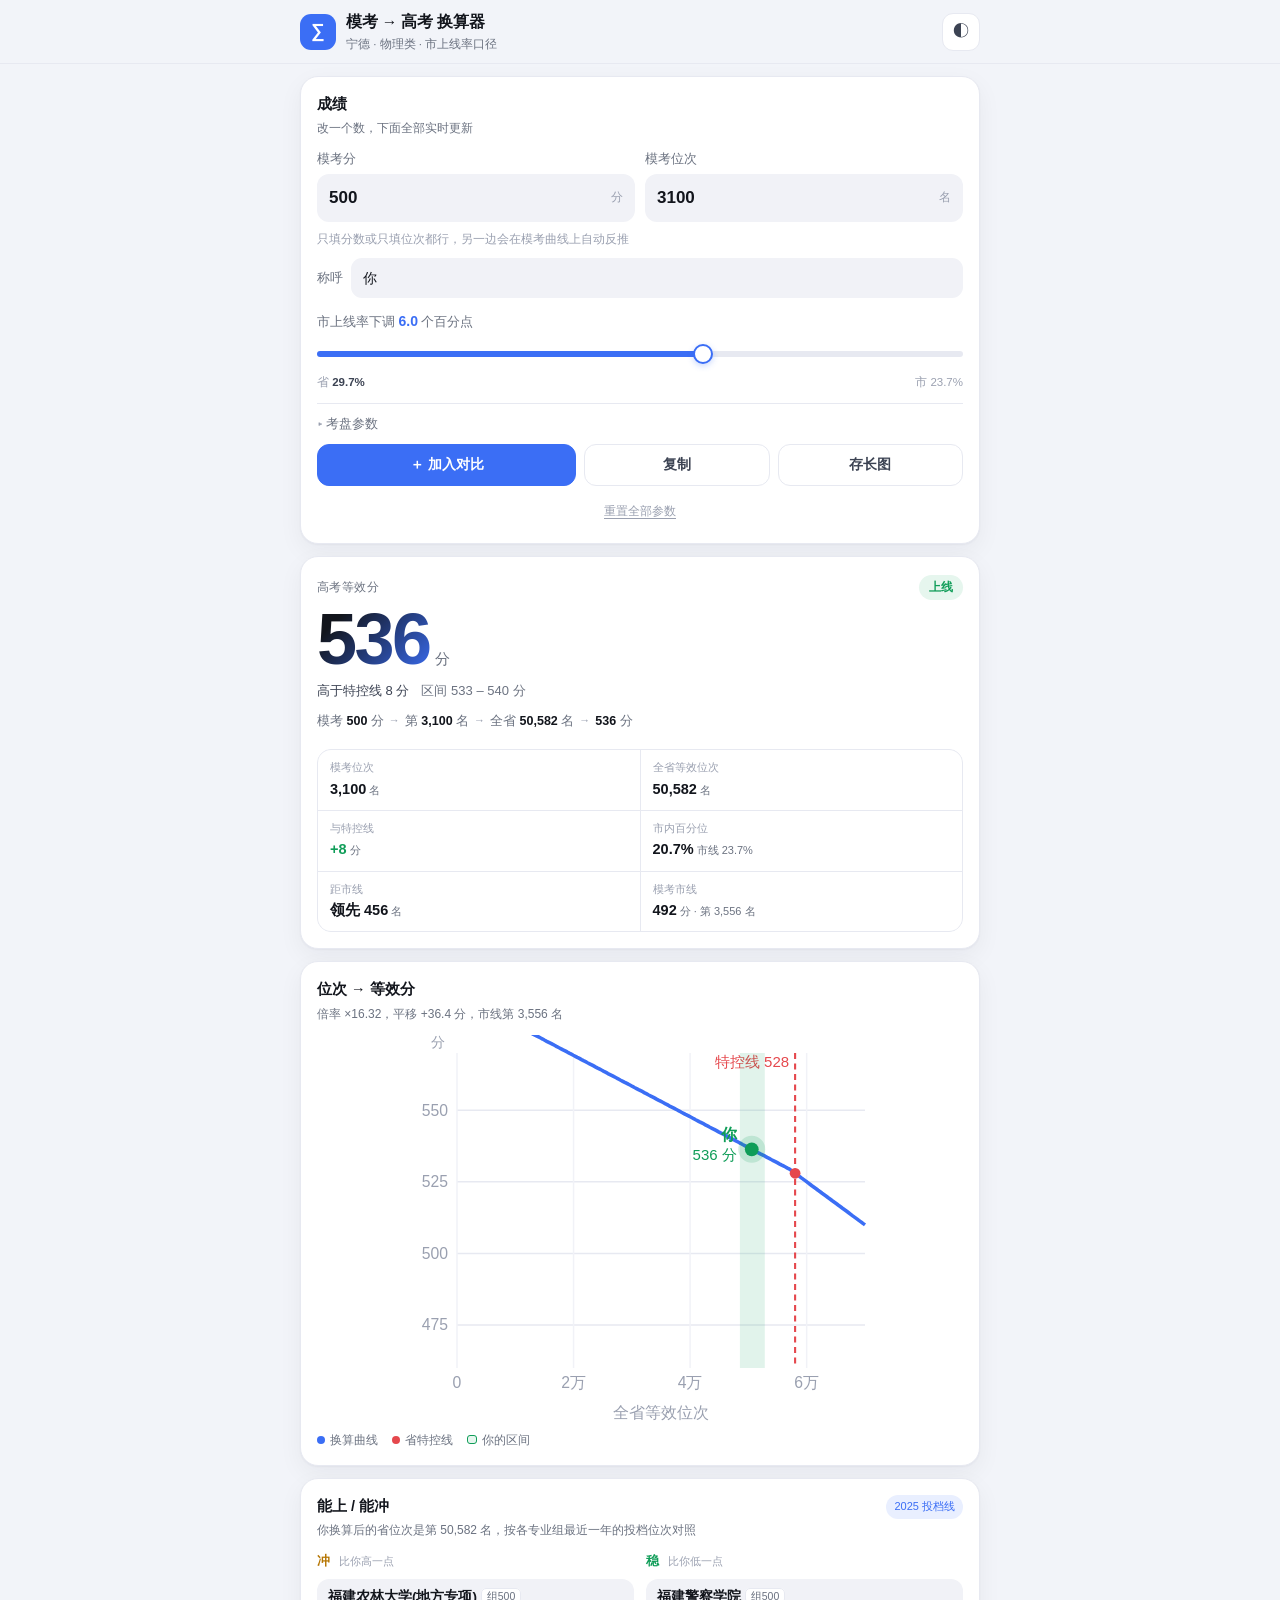
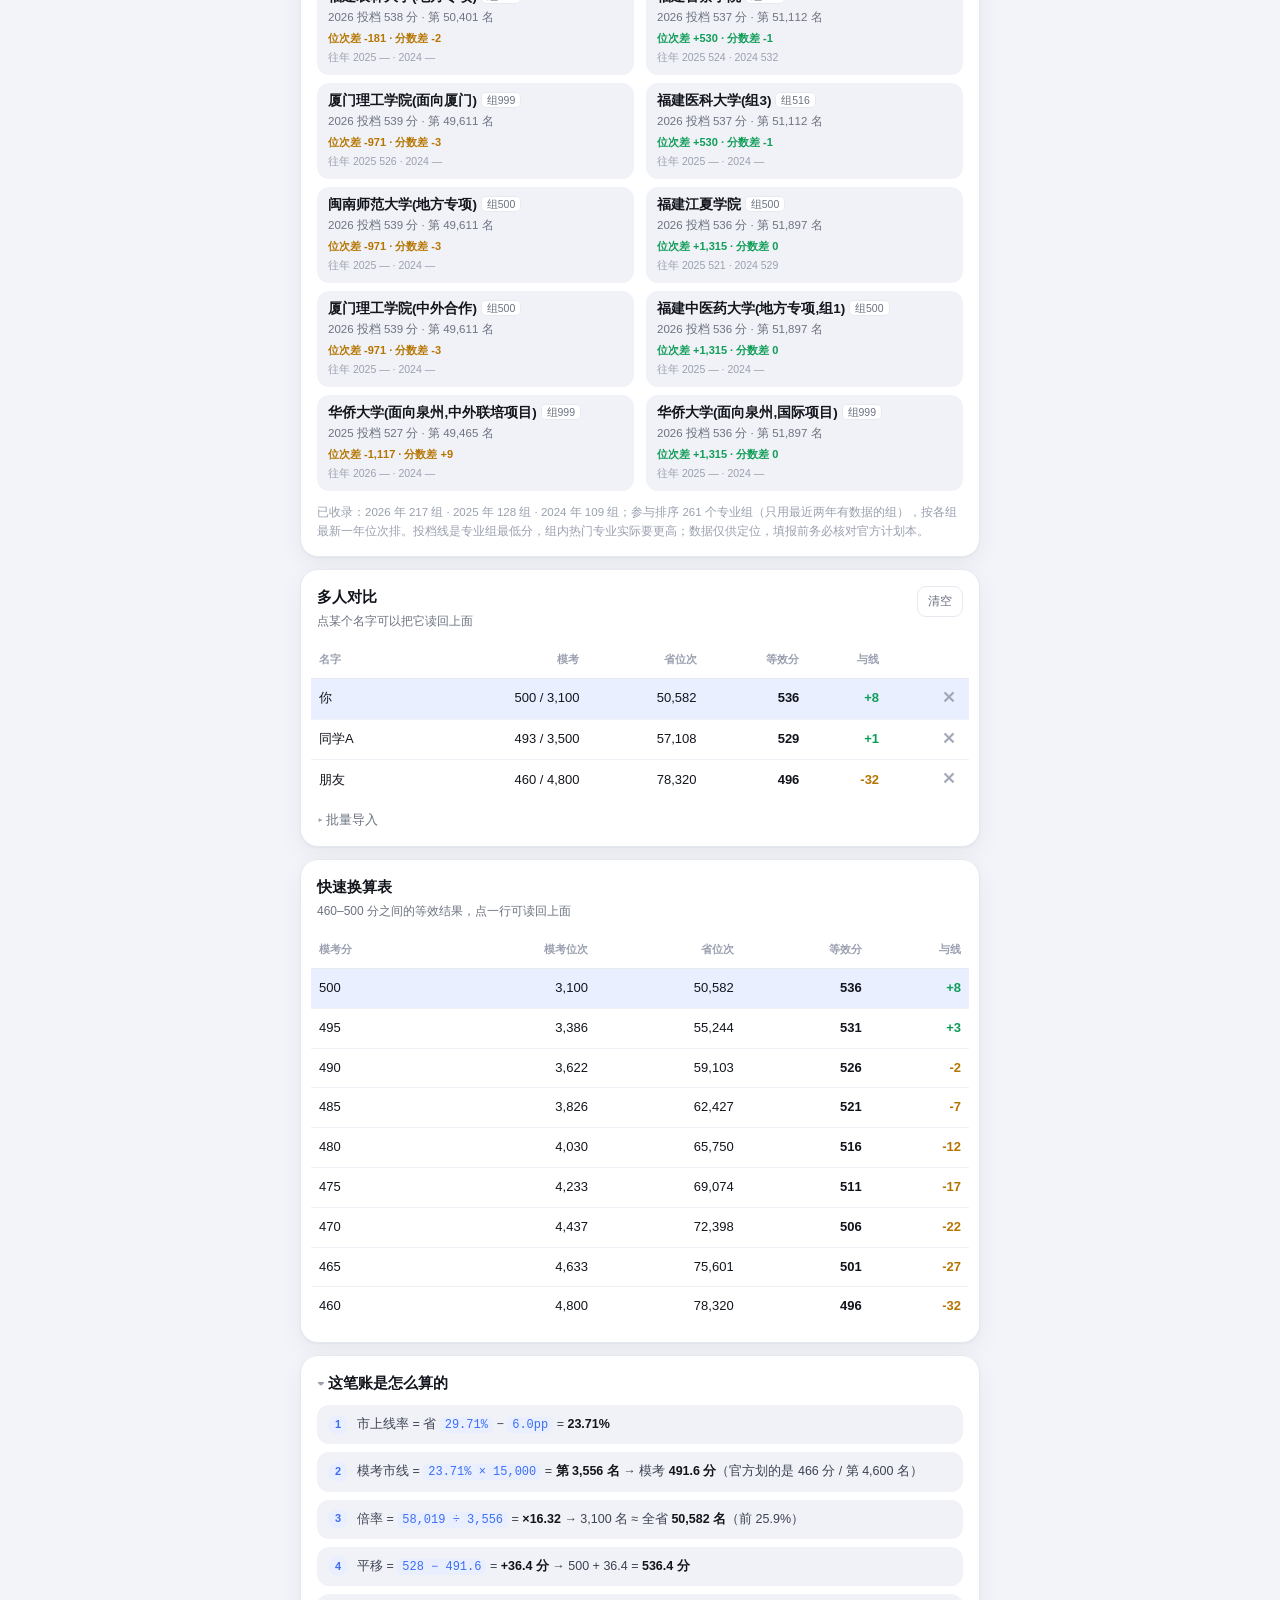
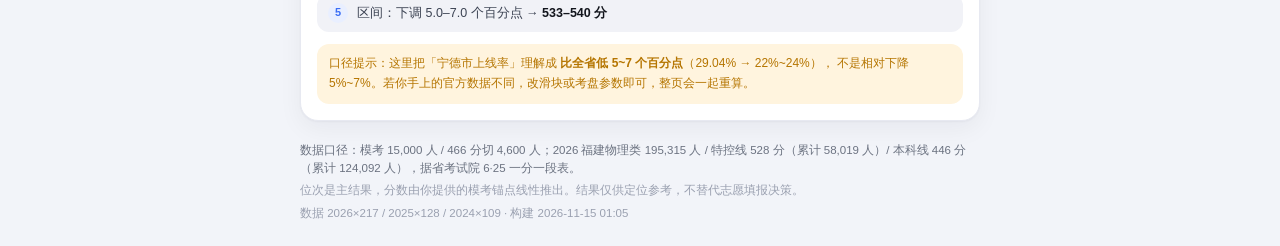
==== docs/index.html @ 1b0fc732 "feat: 福建物理类模考→高考换算器（网页版 + CLI + 三年专业组数据） - 换算：市上线率口径（省 29.71% − 5~7pp）+ 位次倍率 + 分数平移 - 网页：手机单列版式、深浅色、" ====
<!doctype html>
<html lang="zh-CN" data-theme="light">
<head>
<meta charset="utf-8" />
<meta name="viewport" content="width=device-width, initial-scale=1, viewport-fit=cover" />
<title>模考 → 高考 换算器 · 宁德物理类</title>
<meta name="description" content="按宁德市上线率（比全省低 5~7 个百分点）把模考成绩换算成全省等效位次和高考等效分。支持多人对比、快速换算表、一键存长图。" />
<meta name="theme-color" content="#f4f6fb" media="(prefers-color-scheme: light)" />
<meta name="theme-color" content="#0f1115" media="(prefers-color-scheme: dark)" />
<link rel="icon" href="data:image/svg+xml,%3Csvg xmlns='http://www.w3.org/2000/svg' viewBox='0 0 32 32'%3E%3Crect width='32' height='32' rx='8' fill='%233b6ef5'/%3E%3Ctext x='16' y='23' font-size='19' fill='white' text-anchor='middle' font-family='sans-serif'%3E∑%3C/text%3E%3C/svg%3E" />
<link rel="stylesheet" href="./styles.css" />
<script>
  // 首帧就定好主题，避免浅色闪一下
  try {
    var saved = localStorage.getItem('sc.theme.v1');
    document.documentElement.dataset.theme =
      saved || (window.matchMedia('(prefers-color-scheme: dark)').matches ? 'dark' : 'light');
  } catch (e) {}
</script>
</head>
<body>

<noscript>
  <div class="warn wrap" style="margin-top:10px">
    这个页面需要 JavaScript。当前环境把它关掉了（比如被 <code>sandbox</code> 限制的预览窗口），
    请用浏览器打开，或部署到 GitHub Pages 再看。
  </div>
</noscript>

<div id="boot-error" class="warn wrap" hidden>
  <b>脚本没跑起来</b>：页面停在默认数字，按钮不会响应。
  常见原因是文件被放在不允许执行脚本的环境里（比如某些预览器、或被拦截的 iframe）。
  用浏览器打开 <code>http://localhost:8000</code>（在 docs 目录执行
  <code>python3 -m http.server 8000</code>），或部署到 GitHub Pages 再看。
  <span id="boot-detail" class="dim"></span>
</div>

<header class="top">
  <div class="wrap top-inner">
    <div class="brand">
      <div class="logo">∑</div>
      <div class="brand-txt">
        <h1>模考 → 高考 换算器</h1>
        <p>宁德 · 物理类 · 市上线率口径</p>
      </div>
    </div>
    <button id="btn-theme" class="icon-btn" type="button" aria-label="切换深浅色">◐</button>
  </div>
</header>

<main class="wrap">

  <!-- ① 输入 -->
  <section class="card" id="card-input">
    <div class="card-head">
      <h2>成绩</h2>
      <p class="card-sub">改一个数，下面全部实时更新</p>
    </div>

    <div class="row2">
      <label class="field" for="in-score">
        <span class="label">模考分</span>
        <span class="control">
          <input id="in-score" type="number" inputmode="decimal" step="1" value="500" />
          <em>分</em>
        </span>
      </label>
      <label class="field" for="in-rank">
        <span class="label">模考位次</span>
        <span class="control">
          <input id="in-rank" type="number" inputmode="numeric" step="1" value="3100" />
          <em>名</em>
        </span>
      </label>
    </div>

    <p class="hint">只填分数或只填位次都行，另一边会在模考曲线上自动反推</p>

    <div class="namerow">
      <span>称呼</span>
      <input id="in-name" type="text" value="你" maxlength="10" placeholder="你" autocomplete="off" />
    </div>

    <div class="field">
      <div class="field-label">市上线率下调 <b id="out-drop">6.0</b> 个百分点</div>
      <input id="in-drop" type="range" min="0" max="10" step="0.5" value="6" />
      <div class="scale"><span>省 <b id="out-prov">29.0%</b></span><span id="out-rate">市 23.0%</span></div>
    </div>

    <details class="params">
      <summary>考盘参数</summary>
      <div class="param-grid">
        <label>模考人数 <input id="p-mock-total" type="number" value="15000" /></label>
        <label>模考线分 <input id="p-mock-line-score" type="number" value="466" /></label>
        <label>模考线位次 <input id="p-mock-line-rank" type="number" value="4600" /></label>
        <label>高考人数 <input id="p-gk-total" type="number" value="195315" /></label>
        <label>高考线分 <input id="p-gk-line-score" type="number" value="528" /></label>
        <label>高考线位次 <input id="p-gk-line-rank" type="number" value="58019" /></label>
      </div>
    </details>

    <p id="error" class="error" hidden></p>

    <div class="actions">
      <button id="btn-add" class="btn primary" type="button">＋ 加入对比</button>
      <button id="btn-copy" class="btn ghost" type="button">复制</button>
      <button id="btn-export" class="btn ghost" type="button">存长图</button>
    </div>
    <button id="btn-reset" class="linkbtn" type="button">重置全部参数</button>
  </section>

  <!-- ② 结果 -->
  <section class="card result" id="card-result">
    <div class="hero">
      <div class="hero-top">
        <span class="eyebrow">高考等效分</span>
        <span id="badge" class="badge">上线</span>
      </div>
      <div class="hero-num"><span id="res-score">534</span><small>分</small></div>
      <p class="hero-sub"><span id="res-delta">高于特控线 6 分</span><span id="res-range">区间 532 – 538 分</span></p>
      <p class="chain" id="chain"></p>
      <p class="chain-note" id="chain-note" hidden></p>
    </div>
    <dl id="stats" class="stats"></dl>
  </section>

  <!-- ③ 曲线 -->
  <section class="card" id="card-chart">
    <div class="card-head">
      <h2>位次 → 等效分</h2>
      <p class="card-sub" id="chart-sub"></p>
    </div>
    <div id="chart" class="chart"></div>
    <div class="legend">
      <span><i class="dot curve"></i>换算曲线</span>
      <span><i class="dot line"></i>省特控线</span>
      <span><i class="bar"></i>你的区间</span>
    </div>
  </section>

  <!-- ④ 能上 / 能冲 -->
  <section class="card" id="card-rec">
    <div class="card-head row">
      <div>
        <h2>能上 / 能冲</h2>
        <p class="card-sub" id="rec-sub"></p>
      </div>
      <span class="pill">2025 投档线</span>
    </div>
    <div class="rec-grid">
      <div class="rec-col reach">
        <h3>冲 <small>比你高一点</small></h3>
        <ol id="rec-reach" class="rec-list"></ol>
      </div>
      <div class="rec-col safe">
        <h3>稳 <small>比你低一点</small></h3>
        <ol id="rec-safe" class="rec-list"></ol>
      </div>
    </div>
    <p class="rec-note" id="rec-note"></p>
  </section>

  <!-- ⑤ 多人对比 -->
  <section class="card" id="card-compare">
    <div class="card-head row">
      <div>
        <h2>多人对比</h2>
        <p class="card-sub">点某个名字可以把它读回上面</p>
      </div>
      <button id="btn-clear" class="mini" type="button">清空</button>
    </div>
    <div class="table-wrap">
      <table id="compare-table">
        <thead>
          <tr><th>名字</th><th>模考</th><th>省位次</th><th>等效分</th><th>与线</th><th></th></tr>
        </thead>
        <tbody></tbody>
      </table>
    </div>
    <details class="import">
      <summary>批量导入</summary>
      <p class="hint">每行一个人：<code>500 3100</code>、<code>小明 500 3100</code>，或只给分数 <code>小明 507</code></p>
      <textarea id="import-text" rows="4" spellcheck="false" placeholder="小明 500 3100&#10;小红 480 4200"></textarea>
      <button id="btn-import" class="btn ghost" type="button">导入</button>
    </details>
  </section>

  <!-- ⑤ 快速换算表 -->
  <section class="card" id="card-lookup">
    <div class="card-head">
      <h2>快速换算表</h2>
      <p class="card-sub">460–500 分之间的等效结果，点一行可读回上面</p>
    </div>
    <div class="table-wrap">
      <table id="lookup-table">
        <thead>
          <tr><th>模考分</th><th>模考位次</th><th>省位次</th><th>等效分</th><th>与线</th></tr>
        </thead>
        <tbody></tbody>
      </table>
    </div>
  </section>

  <!-- ⑥ 方法 -->
  <section class="card" id="card-method">
    <details class="method" open>
      <summary>这笔账是怎么算的</summary>
      <ol id="steps" class="steps"></ol>
    </details>
    <p class="note">
      口径提示：这里把「宁德市上线率」理解成 <b>比全省低 5~7 个百分点</b>（29.04% → 22%~24%），
      不是相对下降 5%~7%。若你手上的官方数据不同，改滑块或考盘参数即可，整页会一起重算。
    </p>
  </section>

</main>

<footer class="foot">
  <div class="wrap">
    <p>数据口径：模考 15,000 人 / 466 分切 4,600 人；2026 福建物理类 195,315 人 / 特控线 528 分（累计 58,019 人）/ 本科线 446 分（累计 124,092 人），据省考试院 6·25 一分一段表。</p>
    <p class="dim">位次是主结果，分数由你提供的模考锚点线性推出。结果仅供定位参考，不替代志愿填报决策。</p>
    <p class="dim" id="build-info"></p>
  </div>
</footer>

<script src="./js/core.js?v=20261115a" defer></script>
<script src="./js/admissions.js?v=20261115a" defer></script>
<script src="./js/chart.js?v=20261115a" defer></script>
<script src="./js/export.js?v=20261115a" defer></script>
<script src="./js/ui.js?v=20261115a" defer></script>
<script>
  // 2 秒后还没就绪，就把原因摆出来，而不是让按钮默默失效
  setTimeout(function () {
    if (!window.__SC_READY) {
      var box = document.getElementById('boot-error');
      var detail = document.getElementById('boot-detail');
      if (box) box.hidden = false;
      if (detail) detail.textContent = '（当前协议：' + location.protocol + '）';
    }
  }, 2000);
</script>
</body>
</html>
---- docs/styles.css ----
:root {
  --bg: #f2f4f9;
  --card: #ffffff;
  --ink: #12151c;
  --ink-2: #3c4353;
  --muted: #6b7280;
  --dim: #9aa0b0;
  --line: #e7e9f1;
  --line-soft: #f1f2f7;
  --accent: #3b6ef5;
  --accent-soft: #e9efff;
  --green: #0f9d58;
  --green-soft: #e6f6ee;
  --red: #e5484d;
  --red-soft: #fdeceb;
  --amber: #b57500;
  --amber-soft: #fff4de;
  --shadow: 0 1px 2px rgba(18, 24, 40, 0.04), 0 8px 24px rgba(18, 24, 40, 0.05);
  --radius: 18px;
}

html[data-theme='dark'] {
  --bg: #0e1116;
  --card: #161a22;
  --ink: #e9ecf3;
  --ink-2: #c2c8d6;
  --muted: #939bad;
  --dim: #6f7789;
  --line: #242a36;
  --line-soft: #1c222c;
  --accent: #6b93ff;
  --accent-soft: #18233f;
  --green: #3ddc97;
  --green-soft: #12291f;
  --red: #ff6b6b;
  --red-soft: #2b1618;
  --amber: #f0b429;
  --amber-soft: #2a2113;
  --shadow: 0 1px 2px rgba(0, 0, 0, 0.4), 0 10px 28px rgba(0, 0, 0, 0.35);
  color-scheme: dark;
}

* { box-sizing: border-box; }

html, body { max-width: 100%; overflow-x: hidden; }

body {
  margin: 0;
  background: var(--bg);
  color: var(--ink);
  font: 15px/1.6 -apple-system, BlinkMacSystemFont, 'PingFang SC', 'Hiragino Sans GB',
        'Microsoft YaHei', 'Segoe UI', Roboto, sans-serif;
  -webkit-font-smoothing: antialiased;
  -webkit-tap-highlight-color: transparent;
  padding-bottom: env(safe-area-inset-bottom);
}

.wrap { width: min(680px, 100% - 24px); margin-inline: auto; }

/* ---------- 顶栏 ---------- */
.top {
  position: sticky; top: 0; z-index: 20;
  padding-top: env(safe-area-inset-top);
  background: var(--bg);
  border-bottom: 1px solid var(--line);
}
.top-inner {
  display: flex; align-items: center; justify-content: space-between; gap: 12px;
  padding: 10px 0;
}
.brand { display: flex; align-items: center; gap: 10px; min-width: 0; }
.logo {
  width: 36px; height: 36px; flex: none;
  display: grid; place-items: center;
  border-radius: 11px;
  background: var(--accent); color: #fff;
  font-size: 19px; font-weight: 600;
}
.brand-txt { min-width: 0; }
.top h1 {
  margin: 0; font-size: 15.5px; font-weight: 650; letter-spacing: -0.01em;
  white-space: nowrap; overflow: hidden; text-overflow: ellipsis;
}
.top p { margin: 0; font-size: 11.5px; color: var(--muted); white-space: nowrap; overflow: hidden; text-overflow: ellipsis; }
.icon-btn {
  flex: none;
  width: 38px; height: 38px;
  display: grid; place-items: center;
  border-radius: 11px; cursor: pointer;
  border: 1px solid var(--line);
  background: var(--card);
  color: var(--ink-2);
  font-size: 16px;
}
.icon-btn:active { transform: scale(0.96); }

/* ---------- 布局 ---------- */
main.wrap { display: grid; gap: 12px; padding: 12px 0 4px; }

.card {
  min-width: 0;
  background: var(--card);
  border: 1px solid var(--line);
  border-radius: var(--radius);
  box-shadow: var(--shadow);
  padding: 16px;
}

.card-head { margin-bottom: 12px; }
.card-head.row { display: flex; align-items: flex-start; justify-content: space-between; gap: 12px; }
.card h2 { margin: 0; font-size: 14.5px; font-weight: 650; }
.card-sub { margin: 3px 0 0; font-size: 12px; color: var(--muted); line-height: 1.5; }

.row2 { display: grid; grid-template-columns: 1fr 1fr; gap: 10px; }

/* ---------- 表单 ---------- */
.field { display: block; margin-bottom: 12px; min-width: 0; }
.field .label, .field-label {
  display: block; font-size: 12.5px; color: var(--muted); margin-bottom: 5px;
}
.field-label b { color: var(--accent); font-size: 14px; }

.control {
  display: flex; align-items: center; gap: 6px;
  background: var(--line-soft);
  border: 1px solid transparent;
  border-radius: 12px;
  padding: 0 11px;
  transition: border-color 0.15s, box-shadow 0.15s;
}
.control:focus-within { border-color: var(--accent); box-shadow: 0 0 0 3px var(--accent-soft); background: var(--card); }
.control input {
  flex: 1; min-width: 0; width: 100%;
  border: 0; background: transparent; outline: none;
  color: var(--ink);
  font: inherit; font-size: 17px; font-weight: 650;
  padding: 9px 0;
  font-variant-numeric: tabular-nums;
}
.control input::-webkit-outer-spin-button,
.control input::-webkit-inner-spin-button { -webkit-appearance: none; margin: 0; }
.control input[type='number'] { -moz-appearance: textfield; appearance: textfield; }
.control em { font-style: normal; font-size: 12px; color: var(--dim); }

input[type='range'] {
  width: 100%; margin: 4px 0 2px; height: 24px;
  -webkit-appearance: none; appearance: none; background: transparent; cursor: pointer;
}
input[type='range']::-webkit-slider-runnable-track {
  height: 6px; border-radius: 99px;
  background: linear-gradient(90deg, var(--accent) 0 var(--fill, 60%), var(--line) var(--fill, 60%) 100%);
}
input[type='range']::-moz-range-track { height: 6px; border-radius: 99px; background: var(--line); }
input[type='range']::-moz-range-progress { height: 6px; border-radius: 99px; background: var(--accent); }
input[type='range']::-webkit-slider-thumb {
  -webkit-appearance: none; appearance: none;
  width: 20px; height: 20px; margin-top: -7px;
  border-radius: 50%; background: #fff;
  border: 2px solid var(--accent);
  box-shadow: 0 2px 6px rgba(59, 110, 245, 0.28);
}
input[type='range']::-moz-range-thumb {
  width: 18px; height: 18px; border-radius: 50%;
  background: #fff; border: 2px solid var(--accent);
}
.scale { display: flex; justify-content: space-between; font-size: 11.5px; color: var(--dim); }
.scale b { color: var(--ink-2); }

.namerow { display: flex; align-items: center; gap: 8px; margin: 0 0 12px; }
.namerow span { font-size: 12.5px; color: var(--muted); flex: none; }
.namerow input {
  flex: 1; min-width: 0;
  font: inherit; font-size: 14px;
  padding: 8px 11px; border-radius: 11px;
  border: 1px solid transparent; background: var(--line-soft);
  color: var(--ink); outline: none;
}
.namerow input:focus { border-color: var(--accent); background: var(--card); }

.params { border-top: 1px solid var(--line); padding-top: 10px; margin-bottom: 10px; }
.params summary, .import summary, .method summary {
  cursor: pointer; list-style: none; user-select: none;
  font-size: 12.5px; color: var(--muted);
}
.params summary::-webkit-details-marker,
.import summary::-webkit-details-marker,
.method summary::-webkit-details-marker { display: none; }
.params summary::before, .import summary::before, .method summary::before {
  content: '▸ '; color: var(--dim);
}
details[open] > summary::before { content: '▾ '; }

.param-grid { display: grid; grid-template-columns: 1fr 1fr; gap: 8px; margin-top: 10px; }
.param-grid label { font-size: 11px; color: var(--muted); display: grid; gap: 4px; }
.param-grid input {
  width: 100%; min-width: 0;
  font: inherit; font-size: 13px;
  border: 1px solid var(--line); border-radius: 9px;
  padding: 7px 9px; background: var(--line-soft); color: var(--ink);
  outline: none; font-variant-numeric: tabular-nums;
}
.param-grid input:focus { border-color: var(--accent); }

.error {
  margin: 8px 0 0; padding: 9px 12px;
  background: var(--red-soft); color: var(--red);
  border-radius: 10px; font-size: 12.5px;
}

.actions { display: grid; grid-template-columns: 1.4fr 1fr 1fr; gap: 8px; margin-top: 4px; }
.btn {
  font: inherit; font-size: 13.5px; font-weight: 600;
  min-height: 42px; padding: 0 10px;
  border-radius: 12px; cursor: pointer;
  border: 1px solid var(--line); background: var(--card); color: var(--ink-2);
  transition: transform 0.08s, background 0.15s;
  white-space: nowrap;
}
.btn:active { transform: translateY(1px); }
.btn.ghost:hover { background: var(--line-soft); }
.btn.primary { background: var(--accent); border-color: var(--accent); color: #fff; }
.btn.primary.done { background: var(--green); border-color: var(--green); }
.linkbtn {
  display: block; margin: 10px auto 0;
  background: none; border: 0; padding: 6px 8px;
  color: var(--dim); font: inherit; font-size: 12px; cursor: pointer;
  text-decoration: underline; text-underline-offset: 3px;
}
.mini {
  flex: none; font: inherit; font-size: 12px;
  padding: 5px 10px; border-radius: 9px; cursor: pointer;
  border: 1px solid var(--line); background: var(--card); color: var(--muted);
}

/* ---------- 结果 ---------- */
.result .hero { padding: 2px 0 4px; }
.hero-top { display: flex; align-items: center; justify-content: space-between; gap: 10px; }
.eyebrow { font-size: 12px; color: var(--muted); letter-spacing: 0.04em; }
.badge { font-size: 11.5px; font-weight: 650; padding: 3px 10px; border-radius: 99px; background: var(--green-soft); color: var(--green); }
.badge.off { background: var(--amber-soft); color: var(--amber); }

.hero-num { display: flex; align-items: baseline; gap: 5px; margin: 2px 0; line-height: 1.05; }
.hero-num span {
  font-size: clamp(52px, 16vw, 72px); font-weight: 750; letter-spacing: -0.035em;
  font-variant-numeric: tabular-nums;
  background: linear-gradient(135deg, var(--ink) 20%, var(--accent));
  -webkit-background-clip: text; background-clip: text; color: transparent;
}
.hero-num small { font-size: 15px; color: var(--muted); font-weight: 500; }
.hero-sub { display: flex; flex-wrap: wrap; gap: 4px 12px; margin: 4px 0 0; font-size: 13px; color: var(--ink-2); }
.hero-sub span:last-child { color: var(--muted); }

.chain { display: flex; flex-wrap: wrap; align-items: center; gap: 5px; margin: 9px 0 0; font-size: 12.5px; color: var(--muted); }
.chain b { color: var(--ink); font-weight: 650; }
.chain i { font-style: normal; color: var(--dim); font-size: 11px; }
.inferred { font-size: 10.5px; color: var(--accent); background: var(--accent-soft); padding: 1px 5px; border-radius: 5px; }
.chain-note { margin: 6px 0 0; font-size: 11.5px; color: var(--amber); }

.hint { margin: -4px 0 10px; font-size: 11.5px; color: var(--dim); }

.stats {
  display: grid; grid-template-columns: 1fr 1fr; gap: 1px;
  margin: 14px 0 0; background: var(--line);
  border: 1px solid var(--line); border-radius: 14px; overflow: hidden;
}
.stats > div { background: var(--card); padding: 9px 12px; min-width: 0; }
.stats dt { font-size: 11px; color: var(--dim); margin-bottom: 1px; }
.stats dd { margin: 0; font-size: 14.5px; font-weight: 650; color: var(--ink); font-variant-numeric: tabular-nums; }
.stats dd small { font-size: 11px; font-weight: 500; color: var(--muted); margin-left: 3px; }

/* ---------- 图 ---------- */
.chart { margin: 0 auto; max-width: 480px; }
.chart svg { width: 100%; height: auto; display: block; }
.legend { display: flex; gap: 14px; flex-wrap: wrap; margin-top: 6px; font-size: 11.5px; color: var(--muted); }
.legend span { display: inline-flex; align-items: center; gap: 5px; }
.dot { width: 8px; height: 8px; border-radius: 50%; }
.legend .dot.curve { background: var(--accent); }
.legend .dot.line { background: var(--red); }
.bar { width: 10px; height: 9px; border-radius: 3px; background: var(--green-soft); border: 1px solid var(--green); }

.pill {
  flex: none; font-size: 11px; color: var(--accent);
  background: var(--accent-soft); padding: 3px 8px; border-radius: 99px;
}

/* ---------- 推荐 ---------- */
.rec-grid { display: grid; gap: 12px; }
.rec-col h3 { margin: 0 0 8px; font-size: 12.5px; font-weight: 650; }
.rec-col.reach h3 { color: var(--amber); }
.rec-col.safe h3 { color: var(--green); }
.rec-col h3 small { font-weight: 400; font-size: 11px; color: var(--dim); margin-left: 6px; }
.rec-list { list-style: none; margin: 0; padding: 0; display: grid; gap: 8px; }
.rec-list li { background: var(--line-soft); border-radius: 12px; padding: 9px 11px; }
.rec-list .n { font-size: 13.5px; font-weight: 650; line-height: 1.35; }
.rec-list .grp {
  font-size: 10.5px; font-weight: 500; color: var(--muted);
  background: var(--card); border: 1px solid var(--line);
  padding: 1px 5px; border-radius: 5px; vertical-align: 1px;
}
.rec-list .h { font-size: 10.5px; color: var(--dim); margin-top: 2px; font-variant-numeric: tabular-nums; }
.rec-list .m { font-size: 11.5px; color: var(--muted); margin-top: 2px; font-variant-numeric: tabular-nums; }
.rec-list .d { font-size: 11px; margin-top: 3px; }
.rec-empty { background: none !important; color: var(--dim); font-size: 12px; padding: 6px 2px; }
.rec-note { margin: 12px 0 0; font-size: 11.5px; color: var(--dim); line-height: 1.6; }

@media (min-width: 560px) { .rec-grid { grid-template-columns: 1fr 1fr; } }

/* ---------- 表 ---------- */
.table-wrap { overflow-x: auto; -webkit-overflow-scrolling: touch; margin: 0 -6px; }
table { width: 100%; border-collapse: collapse; font-size: 13px; }
th, td { padding: 9px 8px; text-align: right; white-space: nowrap; }
th:first-child, td:first-child { text-align: left; }
thead th { font-size: 11px; font-weight: 600; color: var(--dim); border-bottom: 1px solid var(--line); }
tbody tr + tr td { border-top: 1px solid var(--line-soft); }
tbody td { font-variant-numeric: tabular-nums; }
tbody tr.me { background: var(--accent-soft); }
tbody tr.tap { cursor: pointer; }
tbody tr.tap:active { background: var(--line-soft); }
.del {
  border: 0; background: none; cursor: pointer; color: var(--dim);
  font-size: 15px; line-height: 1; padding: 2px 4px; border-radius: 6px;
}
.del:hover { color: var(--red); }
.pos { color: var(--green); font-weight: 650; }
.neg { color: var(--amber); font-weight: 650; }
.empty { color: var(--dim); font-size: 12.5px; padding: 10px 4px; text-align: center; }

.import { margin-top: 10px; }
.import .hint { font-size: 11.5px; color: var(--dim); margin: 8px 0 6px; }
.import textarea {
  width: 100%; font: inherit; font-size: 13px;
  border: 1px solid var(--line); border-radius: 11px;
  background: var(--line-soft); color: var(--ink);
  padding: 9px 11px; resize: vertical; outline: none;
  line-height: 1.7;
}
.import textarea:focus { border-color: var(--accent); }
.import .btn { width: 100%; margin-top: 8px; }
code {
  font-family: ui-monospace, SFMono-Regular, Menlo, monospace;
  font-size: 12px;
}

/* ---------- 方法 ---------- */
.method summary { font-size: 14.5px; font-weight: 650; color: var(--ink); margin-bottom: 10px; }
.steps { margin: 0; padding: 0; list-style: none; counter-reset: step; display: grid; gap: 8px; }
.steps li {
  counter-increment: step; position: relative;
  padding: 9px 12px 9px 40px;
  background: var(--line-soft); border-radius: 12px;
  font-size: 12.5px; color: var(--ink-2); overflow-wrap: anywhere;
}
.steps li::before {
  content: counter(step);
  position: absolute; left: 11px; top: 50%; transform: translateY(-50%);
  width: 20px; height: 20px; border-radius: 50%;
  display: grid; place-items: center;
  background: var(--accent-soft); color: var(--accent);
  font-size: 11px; font-weight: 700;
}
.steps code { color: var(--accent); background: var(--accent-soft); padding: 1px 5px; border-radius: 5px; }
.steps b { color: var(--ink); }

.note {
  margin: 12px 0 0; padding: 10px 12px;
  background: var(--amber-soft); border-radius: 12px;
  font-size: 12px; color: var(--amber); line-height: 1.65;
}

/* ---------- 页脚 ---------- */
.foot { margin: 16px 0 28px; }
.foot p { margin: 0 0 4px; font-size: 11.5px; color: var(--muted); line-height: 1.6; }
.foot .dim { color: var(--dim); }

.warn {
  margin-top: 10px; padding: 10px 13px;
  background: var(--amber-soft); color: var(--amber);
  border-radius: 12px; font-size: 12.5px; line-height: 1.7;
}
.warn code { background: rgba(0, 0, 0, 0.08); padding: 1px 5px; border-radius: 4px; }

@media (max-width: 380px) {
  .row2 { grid-template-columns: 1fr; gap: 0; }
  .actions { grid-template-columns: 1fr 1fr; }
  .actions .primary { grid-column: 1 / -1; }
}

@media (prefers-reduced-motion: reduce) {
  * { transition: none !important; }
}
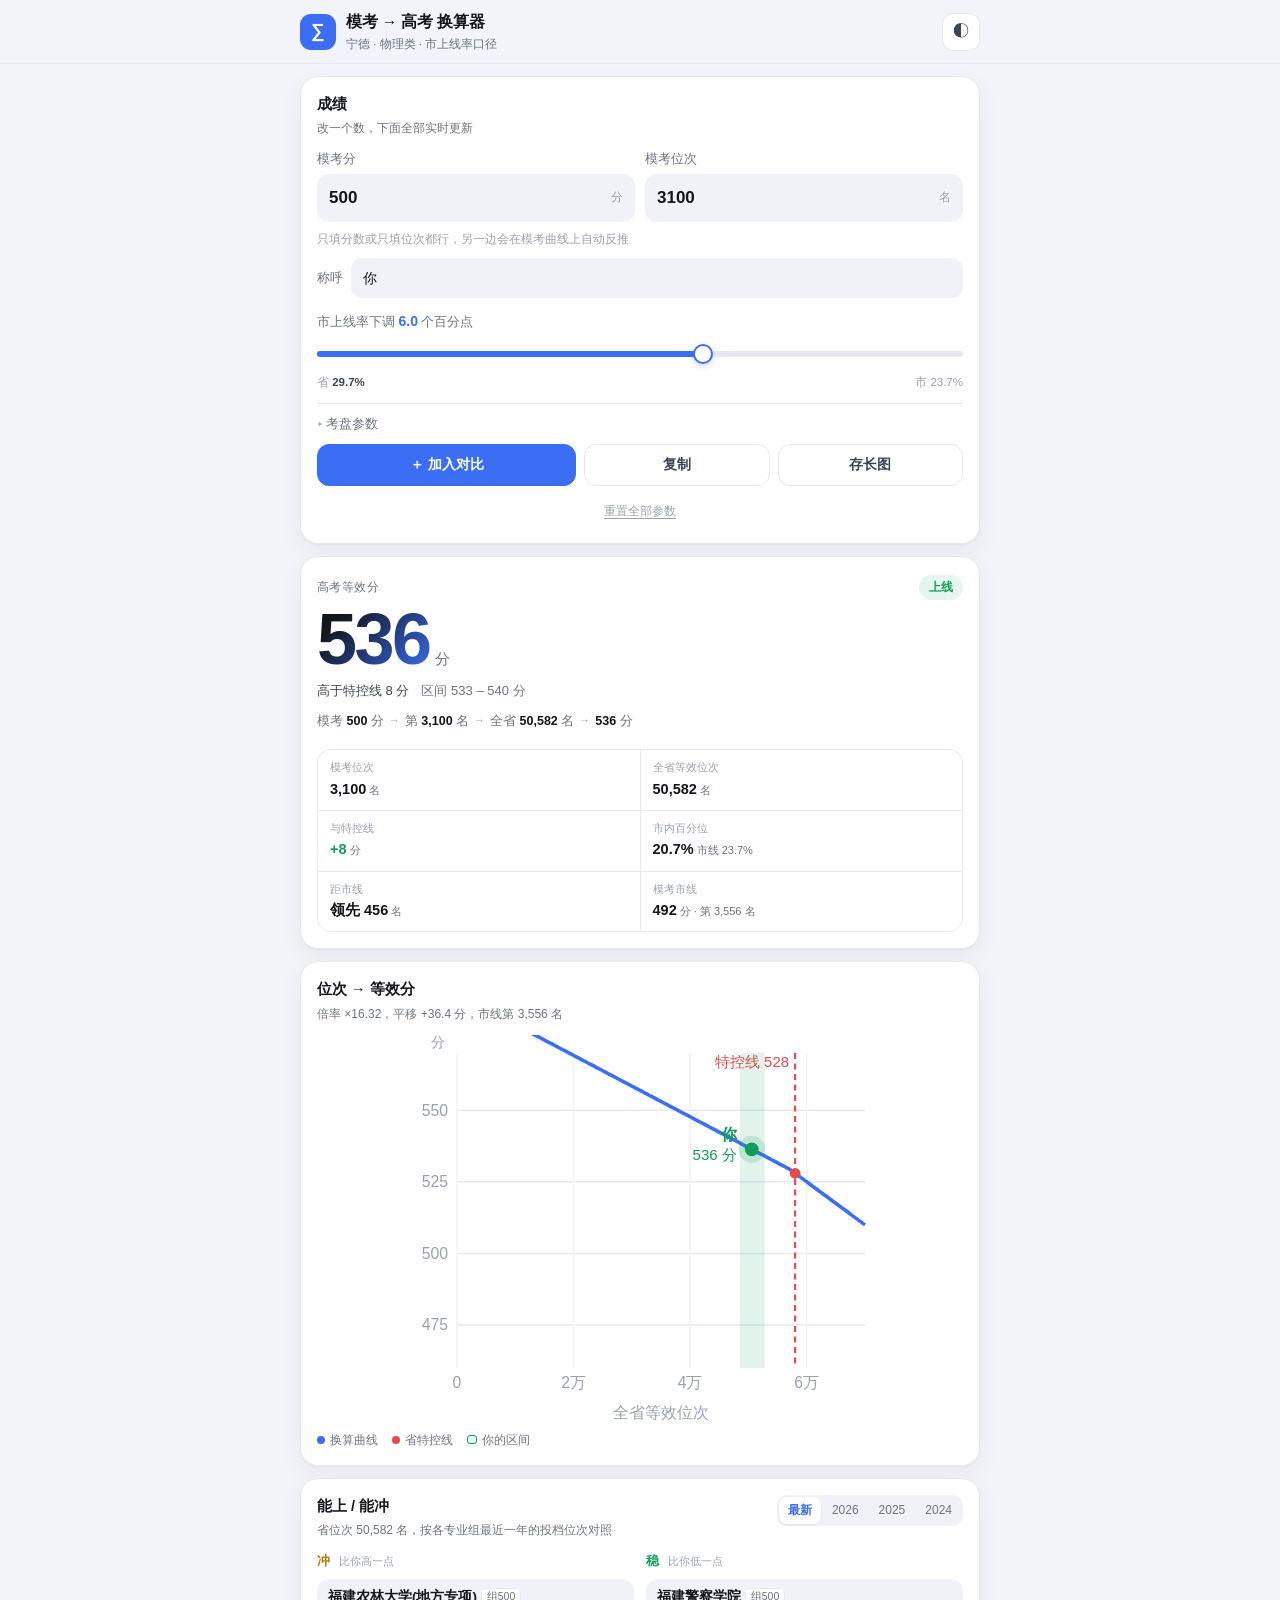
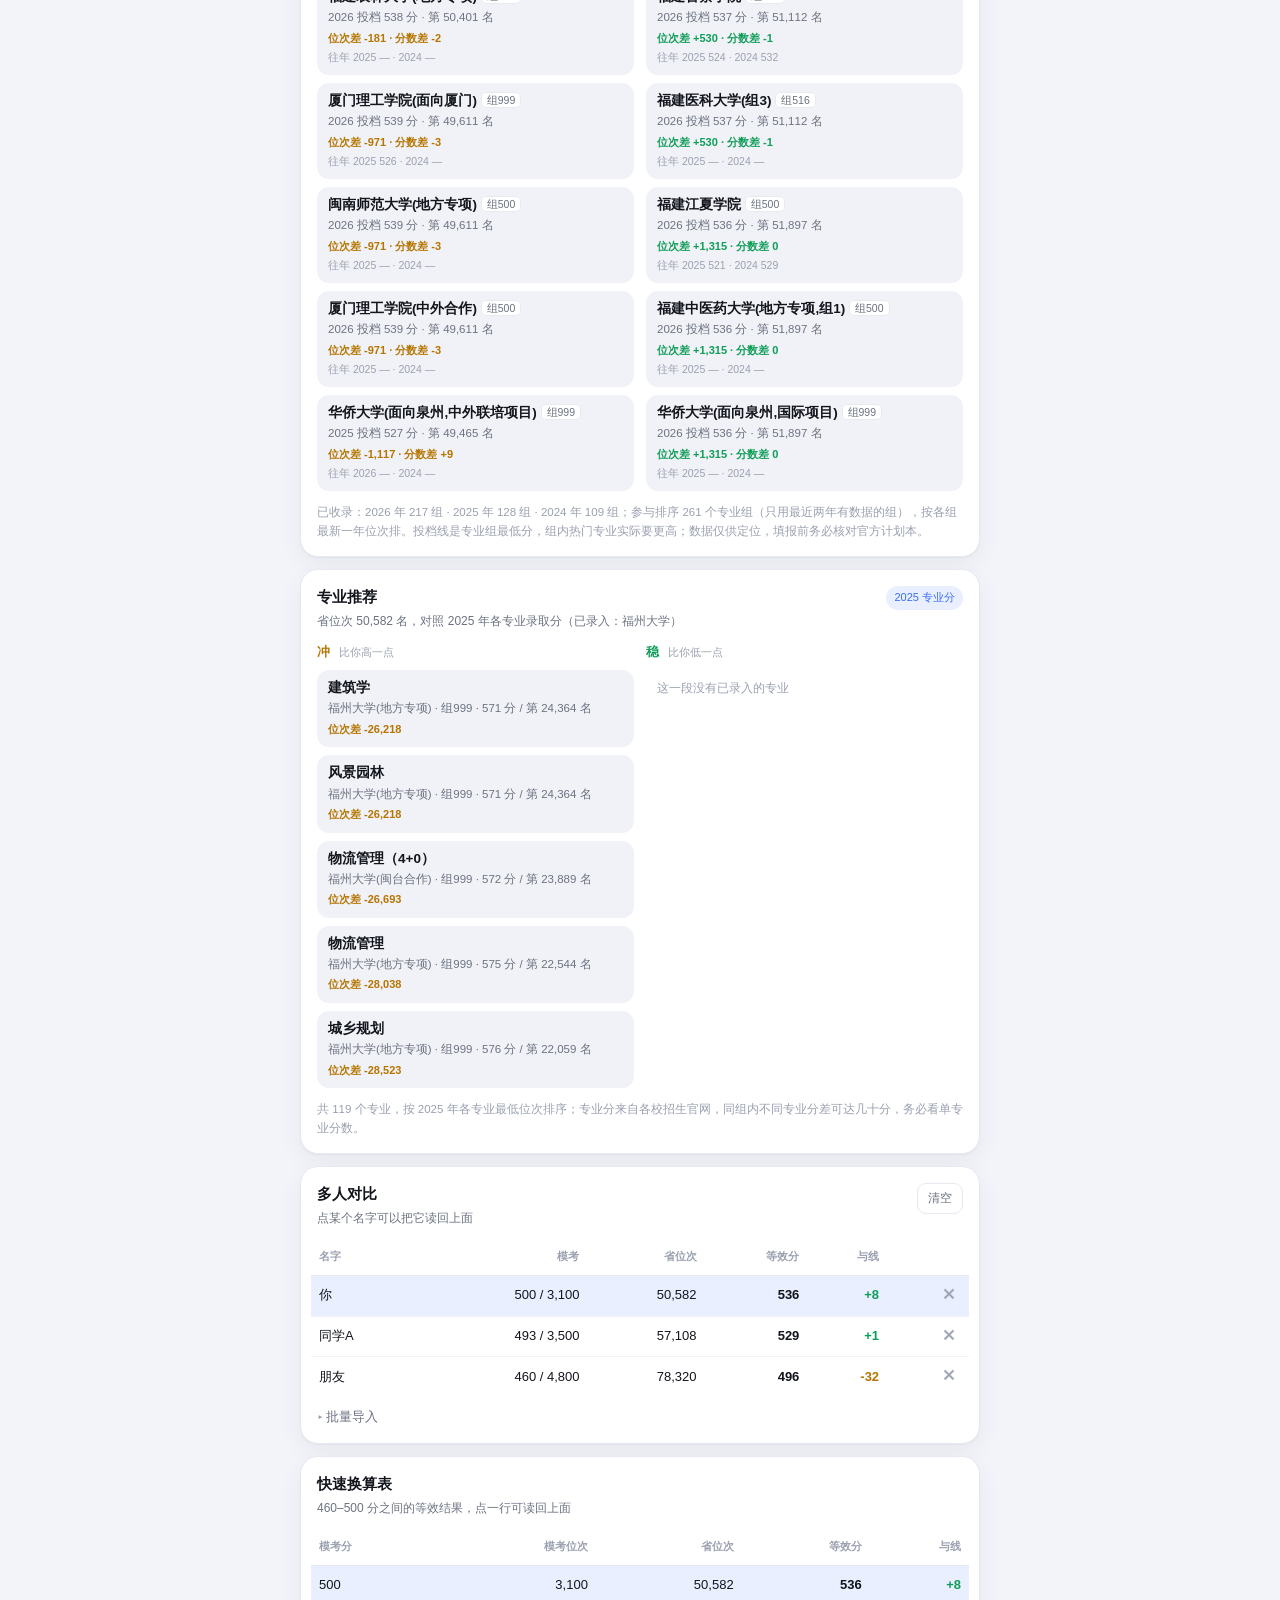
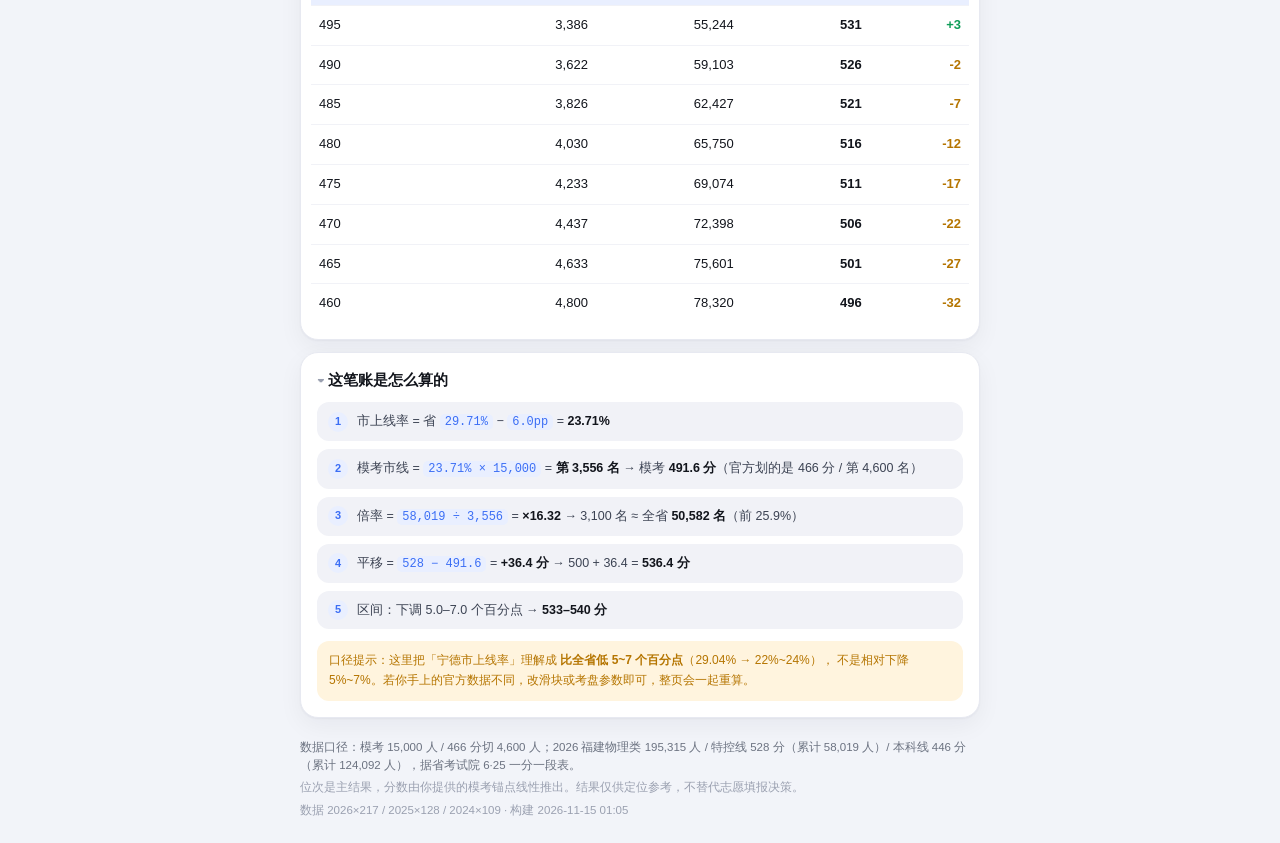
==== commit 82c748e8: "feat: 专业组年份切换 + 福州大学 2025 分专业推荐（官网数据）" ====
--- a/docs/index.html
+++ b/docs/index.html
@@ -145,7 +145,12 @@
         <h2>能上 / 能冲</h2>
         <p class="card-sub" id="rec-sub"></p>
       </div>
-      <span class="pill">2025 投档线</span>
+      <div class="seg" id="year-seg" role="group" aria-label="切换年份">
+        <button type="button" data-year="latest" class="on">最新</button>
+        <button type="button" data-year="2026">2026</button>
+        <button type="button" data-year="2025">2025</button>
+        <button type="button" data-year="2024">2024</button>
+      </div>
     </div>
     <div class="rec-grid">
       <div class="rec-col reach">
@@ -160,7 +165,29 @@
     <p class="rec-note" id="rec-note"></p>
   </section>
 
-  <!-- ⑤ 多人对比 -->
+  <!-- ⑤ 专业推荐 -->
+  <section class="card" id="card-major">
+    <div class="card-head row">
+      <div>
+        <h2>专业推荐</h2>
+        <p class="card-sub" id="major-sub"></p>
+      </div>
+      <span class="pill" id="major-pill">2025 专业分</span>
+    </div>
+    <div class="rec-grid">
+      <div class="rec-col reach">
+        <h3>冲 <small>比你高一点</small></h3>
+        <ol id="major-reach" class="rec-list"></ol>
+      </div>
+      <div class="rec-col safe">
+        <h3>稳 <small>比你低一点</small></h3>
+        <ol id="major-safe" class="rec-list"></ol>
+      </div>
+    </div>
+    <p class="rec-note" id="major-note"></p>
+  </section>
+
+  <!-- ⑥ 多人对比 -->
   <section class="card" id="card-compare">
     <div class="card-head row">
       <div>
@@ -225,6 +252,7 @@
 
 <script src="./js/core.js?v=20261115a" defer></script>
 <script src="./js/admissions.js?v=20261115a" defer></script>
+<script src="./js/majors.js?v=20261115a" defer></script>
 <script src="./js/chart.js?v=20261115a" defer></script>
 <script src="./js/export.js?v=20261115a" defer></script>
 <script src="./js/ui.js?v=20261115a" defer></script>
--- a/docs/styles.css
+++ b/docs/styles.css
@@ -283,6 +283,14 @@
   background: var(--accent-soft); padding: 3px 8px; border-radius: 99px;
 }
 
+.seg { display: flex; gap: 2px; background: var(--line-soft); border-radius: 10px; padding: 2px; }
+.seg button {
+  border: 0; background: transparent; cursor: pointer;
+  font: inherit; font-size: 12px; color: var(--muted);
+  padding: 4px 9px; border-radius: 8px;
+}
+.seg button.on { background: var(--card); color: var(--accent); font-weight: 650; box-shadow: 0 1px 3px rgba(0,0,0,.08); }
+
 /* ---------- 推荐 ---------- */
 .rec-grid { display: grid; gap: 12px; }
 .rec-col h3 { margin: 0 0 8px; font-size: 12.5px; font-weight: 650; }
